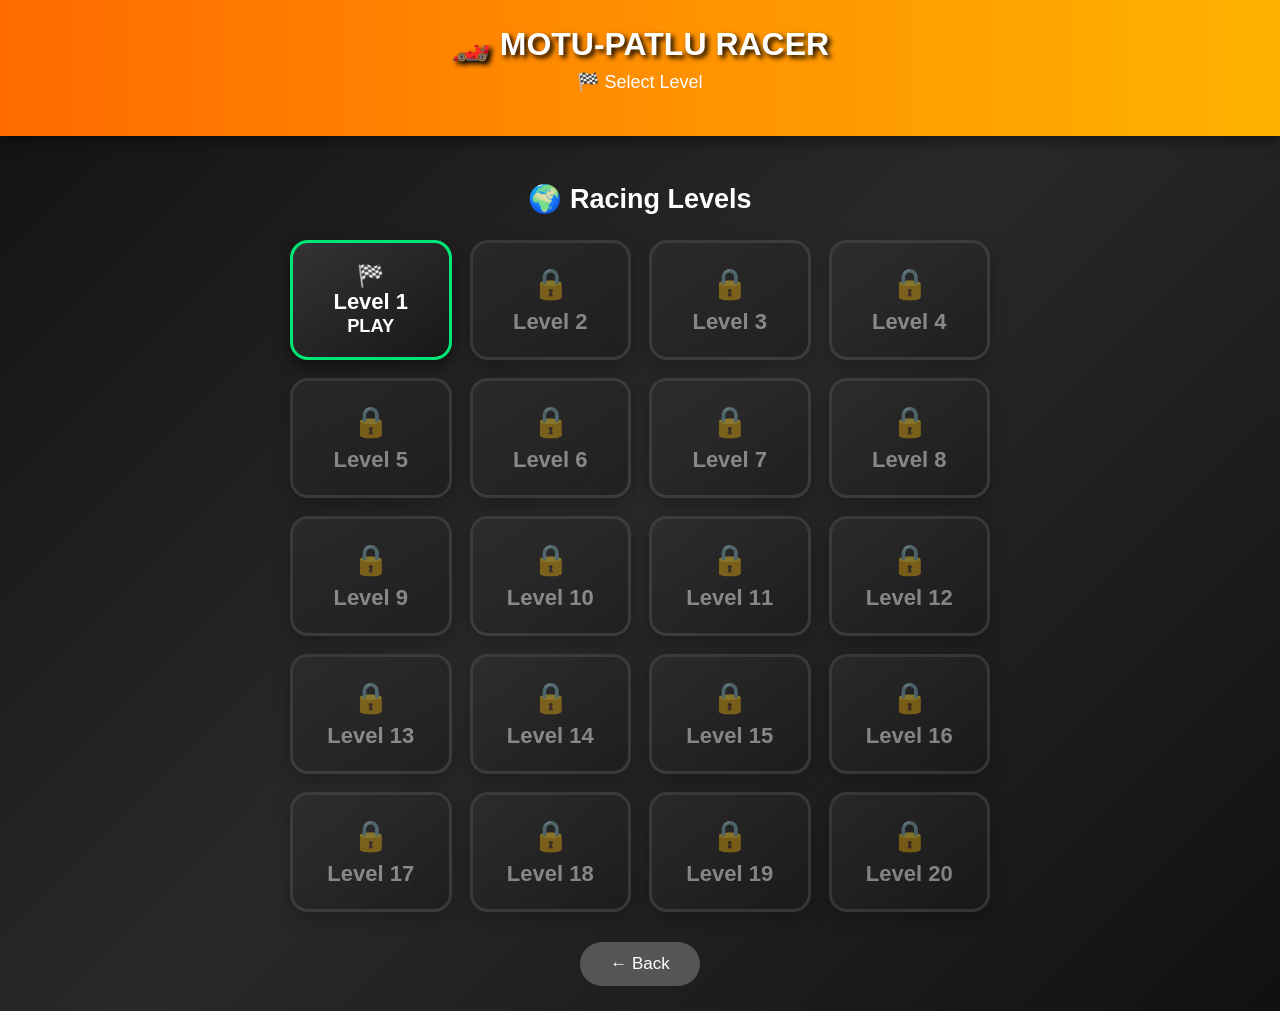
==== levels.html @ 89ad7532 "Create levels.html" ====
<!DOCTYPE html>
<html lang="en">

<head>

<meta charset="UTF-8">

<meta name="viewport"
content="width=device-width, initial-scale=1.0">

<title>Motu-Patlu Racer - Levels</title>

<style>

* {
    box-sizing: border-box;
}

body {

    margin: 0;

    font-family: Arial, sans-serif;

    color: white;

    min-height: 100vh;

    text-align: center;

    background:
    linear-gradient(
        135deg,
        #111,
        #292929,
        #111
    );
}


/* HEADER */

.header {

    padding: 25px;

    background:
    linear-gradient(
        90deg,
        #ff6b00,
        #ffb300
    );

    box-shadow:
    0 4px 15px rgba(0,0,0,0.5);
}

.header h1 {

    margin: 0;

    font-size: 32px;

    text-shadow:
    3px 3px 5px black;
}

.header p {

    margin-top: 8px;

    font-size: 18px;
}


/* LEVEL SECTION */

.level-section {

    padding: 25px 15px;
}

.level-section h2 {

    font-size: 27px;

    margin-bottom: 25px;
}


/* LEVEL GRID */

.levels {

    display: grid;

    grid-template-columns:
    repeat(
        auto-fit,
        minmax(130px, 1fr)
    );

    gap: 18px;

    max-width: 700px;

    margin: auto;
}


/* LEVEL CARD */

.level {

    min-height: 120px;

    border-radius: 18px;

    display: flex;

    flex-direction: column;

    justify-content: center;

    align-items: center;

    font-size: 22px;

    font-weight: bold;

    background:
    linear-gradient(
        145deg,
        #333,
        #181818
    );

    border: 3px solid #555;

    box-shadow:
    0 6px 15px rgba(0,0,0,0.5);

    cursor: pointer;

    transition: 0.25s;
}


.level:hover {

    transform:
    translateY(-5px)
    scale(1.03);

    border-color:
    #ff9800;
}


/* UNLOCKED */

.level.unlocked {

    border-color:
    #00e676;
}


/* LOCKED */

.level.locked {

    opacity: 0.45;

    cursor:
    not-allowed;
}


.lock {

    font-size: 30px;

    margin-bottom: 8px;
}


/* BACK BUTTON */

.back {

    margin-top: 30px;

    padding:
    12px 30px;

    border: none;

    border-radius: 25px;

    background:
    #555;

    color: white;

    font-size: 17px;

    cursor: pointer;
}


.back:hover {

    background:
    #777;
}


/* MOBILE */

@media(max-width:500px) {

    .header h1 {
        font-size: 27px;
    }

    .level {
        min-height: 105px;
        font-size: 19px;
    }

}

</style>

</head>


<body>


<!-- HEADER -->

<div class="header">

    <h1>
        🏎️ MOTU-PATLU RACER
    </h1>

    <p>
        🏁 Select Level
    </p>

</div>


<!-- LEVELS -->

<div class="level-section">

    <h2>
        🌍 Racing Levels
    </h2>


    <div
        class="levels"
        id="levelsContainer">
    </div>


    <button
        class="back"
        onclick="goBack()">

        ← Back

    </button>

</div>


<script>

/* ==============================
   GAME PROGRESS
============================== */


/*
   सुरुवातीला Level 1 unlocked
*/

let highestLevel =
    parseInt(
        localStorage.getItem(
            "highestLevel"
        )
    ) || 1;


/* ==============================
   CREATE LEVELS
============================== */

const container =
    document.getElementById(
        "levelsContainer"
    );


for (
    let level = 1;
    level <= 20;
    level++
) {

    const card =
        document.createElement(
            "div"
        );


    card.className =
        "level";


    /* UNLOCKED */

    if (level <= highestLevel) {

        card.classList.add(
            "unlocked"
        );


        card.innerHTML = `

            🏁

            <div>
                Level ${level}
            </div>

            <small>
                PLAY
            </small>

        `;


        card.onclick =
        function() {

            startLevel(level);

        };


    }


    /* LOCKED */

    else {

        card.classList.add(
            "locked"
        );


        card.innerHTML = `

            <div class="lock">
                🔒
            </div>

            <div>
                Level ${level}
            </div>

        `;


        card.onclick =
        function() {

            alert(
                "🔒 Level " +
                level +
                " is locked!\n\n" +
                "Complete Level " +
                (level - 1) +
                " first."
            );

        };

    }


    container.appendChild(card);

}


/* ==============================
   START LEVEL
============================== */

function startLevel(level) {

    localStorage.setItem(
        "currentLevel",
        level
    );


    window.location.href =
        "race.html";

}


/* ==============================
   BACK
============================== */

function goBack() {

    window.location.href =
        "index.html";

}

</script>


</body>

</html>
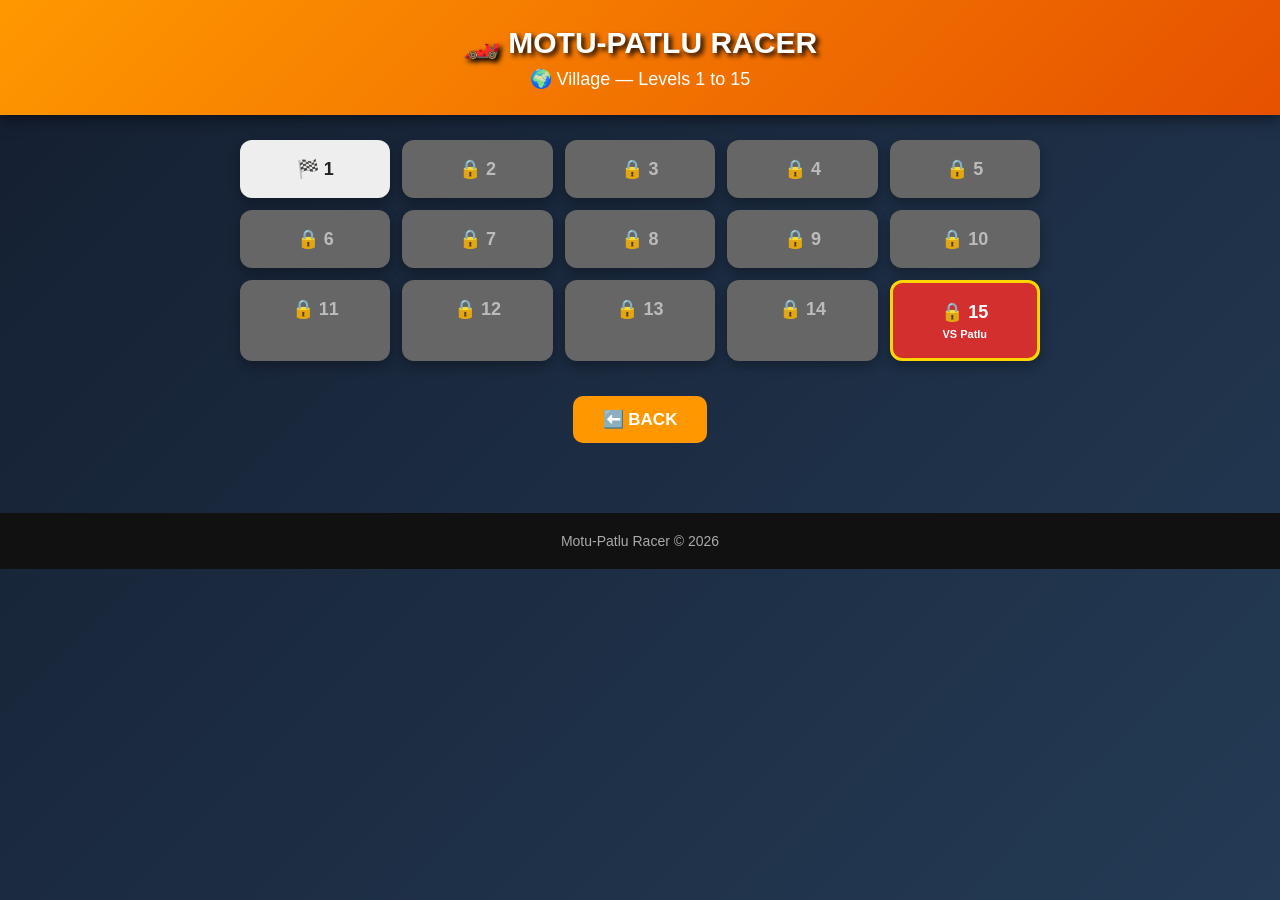
==== commit 0fb55630: "Update levels.html" ====
--- a/levels.html
+++ b/levels.html
@@ -10,223 +10,103 @@
 
 <title>Motu-Patlu Racer - Levels</title>
 
+<link rel="stylesheet" href="style.css">
+
 <style>
 
-* {
-    box-sizing: border-box;
-}
-
 body {
-
     margin: 0;
-
     font-family: Arial, sans-serif;
-
+    background: linear-gradient(135deg, #141e30, #243b55);
     color: white;
-
-    min-height: 100vh;
-
     text-align: center;
-
-    background:
-    linear-gradient(
-        135deg,
-        #111,
-        #292929,
-        #111
-    );
-}
-
-
-/* HEADER */
-
-.header {
-
-    padding: 25px;
-
-    background:
-    linear-gradient(
-        90deg,
-        #ff6b00,
-        #ffb300
-    );
-
-    box-shadow:
-    0 4px 15px rgba(0,0,0,0.5);
-}
-
-.header h1 {
-
+}
+
+header {
+    padding: 25px 15px;
+    background: linear-gradient(135deg, #ff9800, #e65100);
+}
+
+header h1 {
     margin: 0;
-
-    font-size: 32px;
-
-    text-shadow:
-    3px 3px 5px black;
-}
-
-.header p {
-
-    margin-top: 8px;
-
+    font-size: 30px;
+}
+
+header p {
     font-size: 18px;
 }
 
-
-/* LEVEL SECTION */
-
-.level-section {
-
-    padding: 25px 15px;
-}
-
-.level-section h2 {
-
-    font-size: 27px;
-
-    margin-bottom: 25px;
-}
-
-
-/* LEVEL GRID */
-
-.levels {
-
+.levels-container {
+    width: 92%;
+    max-width: 800px;
+    margin: 25px auto;
     display: grid;
-
-    grid-template-columns:
-    repeat(
-        auto-fit,
-        minmax(130px, 1fr)
-    );
-
-    gap: 18px;
-
-    max-width: 700px;
-
-    margin: auto;
-}
-
-
-/* LEVEL CARD */
+    grid-template-columns: repeat(5, 1fr);
+    gap: 12px;
+}
 
 .level {
-
-    min-height: 120px;
-
-    border-radius: 18px;
-
-    display: flex;
-
-    flex-direction: column;
-
-    justify-content: center;
-
-    align-items: center;
-
-    font-size: 22px;
-
+    padding: 18px 5px;
+    border-radius: 12px;
+    font-size: 18px;
     font-weight: bold;
-
-    background:
-    linear-gradient(
-        145deg,
-        #333,
-        #181818
-    );
-
-    border: 3px solid #555;
-
-    box-shadow:
-    0 6px 15px rgba(0,0,0,0.5);
-
     cursor: pointer;
-
-    transition: 0.25s;
-}
-
+    background: #eeeeee;
+    color: #222;
+    box-shadow: 0 5px 12px rgba(0,0,0,0.3);
+}
 
 .level:hover {
-
-    transform:
-    translateY(-5px)
-    scale(1.03);
-
-    border-color:
-    #ff9800;
-}
-
-
-/* UNLOCKED */
-
-.level.unlocked {
-
-    border-color:
-    #00e676;
-}
-
-
-/* LOCKED */
-
-.level.locked {
-
-    opacity: 0.45;
-
-    cursor:
-    not-allowed;
-}
-
-
-.lock {
-
-    font-size: 30px;
-
-    margin-bottom: 8px;
-}
-
-
-/* BACK BUTTON */
-
-.back {
-
-    margin-top: 30px;
-
-    padding:
-    12px 30px;
-
+    transform: scale(1.05);
+}
+
+.locked {
+    background: #666;
+    color: #bbb;
+    cursor: not-allowed;
+}
+
+.boss {
+    background: #d32f2f;
+    color: white;
+    border: 3px solid #ffd700;
+}
+
+.boss:hover {
+    transform: scale(1.05);
+}
+
+.boss small {
+    display: block;
+    font-size: 11px;
+    margin-top: 5px;
+}
+
+.back-button {
+    margin: 10px auto 30px;
+    padding: 13px 30px;
     border: none;
-
-    border-radius: 25px;
-
-    background:
-    #555;
-
+    border-radius: 10px;
+    background: #ff9800;
     color: white;
-
     font-size: 17px;
-
-    cursor: pointer;
-}
-
-
-.back:hover {
-
-    background:
-    #777;
-}
-
-
-/* MOBILE */
-
-@media(max-width:500px) {
-
-    .header h1 {
-        font-size: 27px;
+    font-weight: bold;
+}
+
+footer {
+    padding: 20px;
+    background: #111;
+}
+
+@media (max-width: 600px) {
+
+    .levels-container {
+        grid-template-columns: repeat(3, 1fr);
+        gap: 10px;
     }
 
     .level {
-        min-height: 105px;
-        font-size: 19px;
+        padding: 16px 3px;
     }
 
 }
@@ -238,70 +118,121 @@
 
 <body>
 
-
-<!-- HEADER -->
-
-<div class="header">
-
-    <h1>
-        🏎️ MOTU-PATLU RACER
-    </h1>
-
-    <p>
-        🏁 Select Level
-    </p>
-
+<header>
+
+<h1>🏎️ MOTU-PATLU RACER</h1>
+
+<p id="sectionTitle">
+Choose Your Level
+</p>
+
+</header>
+
+
+<div
+    class="levels-container"
+    id="levelsContainer">
 </div>
 
 
-<!-- LEVELS -->
-
-<div class="level-section">
-
-    <h2>
-        🌍 Racing Levels
-    </h2>
-
-
-    <div
-        class="levels"
-        id="levelsContainer">
-    </div>
-
-
-    <button
-        class="back"
-        onclick="goBack()">
-
-        ← Back
-
-    </button>
-
-</div>
+<button
+    class="back-button"
+    onclick="goBack()">
+
+⬅️ BACK
+
+</button>
+
+
+<footer>
+
+Motu-Patlu Racer © 2026
+
+</footer>
 
 
 <script>
 
-/* ==============================
-   GAME PROGRESS
-============================== */
-
-
-/*
-   सुरुवातीला Level 1 unlocked
-*/
+/* =========================
+   SECTION SETTINGS
+========================= */
+
+const sections = {
+
+    Village: {
+        start: 1,
+        end: 15,
+        boss: "Patlu"
+    },
+
+    City: {
+        start: 16,
+        end: 30,
+        boss: "Dr. Jhatka"
+    },
+
+    Mountain: {
+        start: 31,
+        end: 45,
+        boss: "Ghisatu"
+    },
+
+    Desert: {
+        start: 46,
+        end: 60,
+        boss: "Inspector Chingam"
+    },
+
+    "Snow Valley": {
+        start: 61,
+        end: 75,
+        boss: "John"
+    }
+
+};
+
+
+/* =========================
+   GET SELECTED SECTION
+========================= */
+
+const selectedSection =
+    localStorage.getItem("selectedSection")
+    || "Village";
+
+
+const section =
+    sections[selectedSection];
+
+
+/* =========================
+   PLAYER PROGRESS
+========================= */
 
 let highestLevel =
     parseInt(
-        localStorage.getItem(
-            "highestLevel"
-        )
+        localStorage.getItem("highestLevel")
     ) || 1;
 
 
-/* ==============================
+/* =========================
+   SECTION TITLE
+========================= */
+
+document.getElementById(
+    "sectionTitle"
+).innerHTML =
+    "🌍 " +
+    selectedSection +
+    " — Levels " +
+    section.start +
+    " to " +
+    section.end;
+
+
+/* =========================
    CREATE LEVELS
-============================== */
+========================= */
 
 const container =
     document.getElementById(
@@ -310,103 +241,77 @@
 
 
 for (
-    let level = 1;
-    level <= 20;
+    let level = section.start;
+    level <= section.end;
     level++
 ) {
 
-    const card =
-        document.createElement(
-            "div"
-        );
-
-
-    card.className =
-        "level";
-
-
-    /* UNLOCKED */
+    const button =
+        document.createElement("div");
+
+    button.className = "level";
+
+    /* LAST LEVEL = BOSS */
+
+    if (level === section.end) {
+
+        button.classList.add("boss");
+
+        button.innerHTML =
+            "🏆 " +
+            level +
+            "<small>VS " +
+            section.boss +
+            "</small>";
+
+    } else {
+
+        button.innerHTML =
+            "🏁 " + level;
+
+    }
+
+
+    /* UNLOCK CHECK */
 
     if (level <= highestLevel) {
 
-        card.classList.add(
-            "unlocked"
-        );
-
-
-        card.innerHTML = `
-
-            🏁
-
-            <div>
-                Level ${level}
-            </div>
-
-            <small>
-                PLAY
-            </small>
-
-        `;
-
-
-        card.onclick =
-        function() {
-
-            startLevel(level);
-
-        };
-
-
-    }
-
-
-    /* LOCKED */
-
-    else {
-
-        card.classList.add(
-            "locked"
-        );
-
-
-        card.innerHTML = `
-
-            <div class="lock">
-                🔒
-            </div>
-
-            <div>
-                Level ${level}
-            </div>
-
-        `;
-
-
-        card.onclick =
-        function() {
-
-            alert(
-                "🔒 Level " +
+        button.onclick =
+            function() {
+
+                startLevel(level);
+
+            };
+
+    } else {
+
+        button.classList.add("locked");
+
+        button.innerHTML =
+            "🔒 " + level;
+
+        if (level === section.end) {
+
+            button.innerHTML =
+                "🔒 " +
                 level +
-                " is locked!\n\n" +
-                "Complete Level " +
-                (level - 1) +
-                " first."
-            );
-
-        };
-
-    }
-
-
-    container.appendChild(card);
-
-}
-
-
-/* ==============================
+                "<small>VS " +
+                section.boss +
+                "</small>";
+
+        }
+
+    }
+
+
+    container.appendChild(button);
+
+}
+
+
+/*=========================
    START LEVEL
-============================== */
+========================= */
 
 function startLevel(level) {
 
@@ -415,6 +320,30 @@
         level
     );
 
+    /*
+    Check if this is
+    the Boss Level
+    */
+
+    if (level === section.end) {
+
+        localStorage.setItem(
+            "currentBoss",
+            section.boss
+        );
+
+    } else {
+
+        localStorage.setItem(
+            "currentBoss",
+            ""
+        );
+
+    }
+
+    /*
+    Open Race
+    */
 
     window.location.href =
         "race.html";
@@ -422,20 +351,19 @@
 }
 
 
-/* ==============================
-   BACK
-============================== */
+/* =========================
+   BACK BUTTON
+========================= */
 
 function goBack() {
 
     window.location.href =
-        "index.html";
+        "sections.html";
 
 }
 
 </script>
 
-
 </body>
 
 </html>
--- a/style.css
+++ b/style.css
@@ -0,0 +1,147 @@
+* {
+    box-sizing: border-box;
+    margin: 0;
+    padding: 0;
+}
+
+body {
+    font-family: Arial, sans-serif;
+    background: linear-gradient(135deg, #101010, #252525, #111111);
+    color: white;
+    min-height: 100vh;
+    text-align: center;
+}
+
+/* Game Header */
+header {
+    padding: 25px 10px;
+    background: linear-gradient(90deg, #ff6b00, #ffb300);
+    color: white;
+    box-shadow: 0 4px 15px rgba(0,0,0,0.5);
+}
+
+header h1 {
+    font-size: 38px;
+    text-shadow: 3px 3px 5px #000;
+}
+
+header p {
+    margin-top: 8px;
+    font-size: 18px;
+}
+
+/* Character Section */
+.character-section {
+    padding: 30px 15px;
+}
+
+.character-section h2 {
+    font-size: 28px;
+    margin-bottom: 25px;
+}
+
+/* Character Cards */
+.characters {
+    display: flex;
+    flex-wrap: wrap;
+    justify-content: center;
+    gap: 20px;
+}
+
+.character-card {
+    width: 180px;
+    min-height: 230px;
+    background: linear-gradient(145deg, #292929, #171717);
+    border: 3px solid #555;
+    border-radius: 18px;
+    padding: 20px 10px;
+    cursor: pointer;
+    transition: 0.3s;
+    box-shadow: 0 8px 15px rgba(0,0,0,0.5);
+}
+
+.character-card:hover {
+    transform: translateY(-8px) scale(1.03);
+    border-color: #ff9800;
+}
+
+/* Selected Character */
+.character-card.selected {
+    border-color: #00ff66;
+    box-shadow: 0 0 20px #00ff66;
+}
+
+/* Character Image / Emoji */
+.character-image {
+    font-size: 70px;
+    margin-bottom: 12px;
+}
+
+.character-card h3 {
+    font-size: 22px;
+    margin-bottom: 8px;
+}
+
+.character-card p {
+    color: #ccc;
+}
+
+/* Locked Character */
+.character-card.locked {
+    opacity: 0.45;
+    cursor: not-allowed;
+}
+
+.lock {
+    font-size: 30px;
+    margin-top: 10px;
+}
+
+/* Start Button */
+.start-button {
+    margin-top: 30px;
+    padding: 15px 45px;
+    font-size: 20px;
+    font-weight: bold;
+    color: white;
+    background: linear-gradient(90deg, #ff5722, #ff9800);
+    border: none;
+    border-radius: 30px;
+    cursor: pointer;
+    box-shadow: 0 5px 15px rgba(0,0,0,0.5);
+    transition: 0.3s;
+}
+
+.start-button:hover {
+    transform: scale(1.08);
+    background: linear-gradient(90deg, #ff9800, #ffc107);
+}
+
+/* Footer */
+footer {
+    margin-top: 40px;
+    padding: 15px;
+    color: #aaa;
+    font-size: 14px;
+}
+
+/* Mobile */
+@media (max-width: 600px) {
+
+    header h1 {
+        font-size: 30px;
+    }
+
+    .character-card {
+        width: 150px;
+        min-height: 210px;
+    }
+
+    .character-image {
+        font-size: 55px;
+    }
+
+    .character-card h3 {
+        font-size: 19px;
+    }
+}
